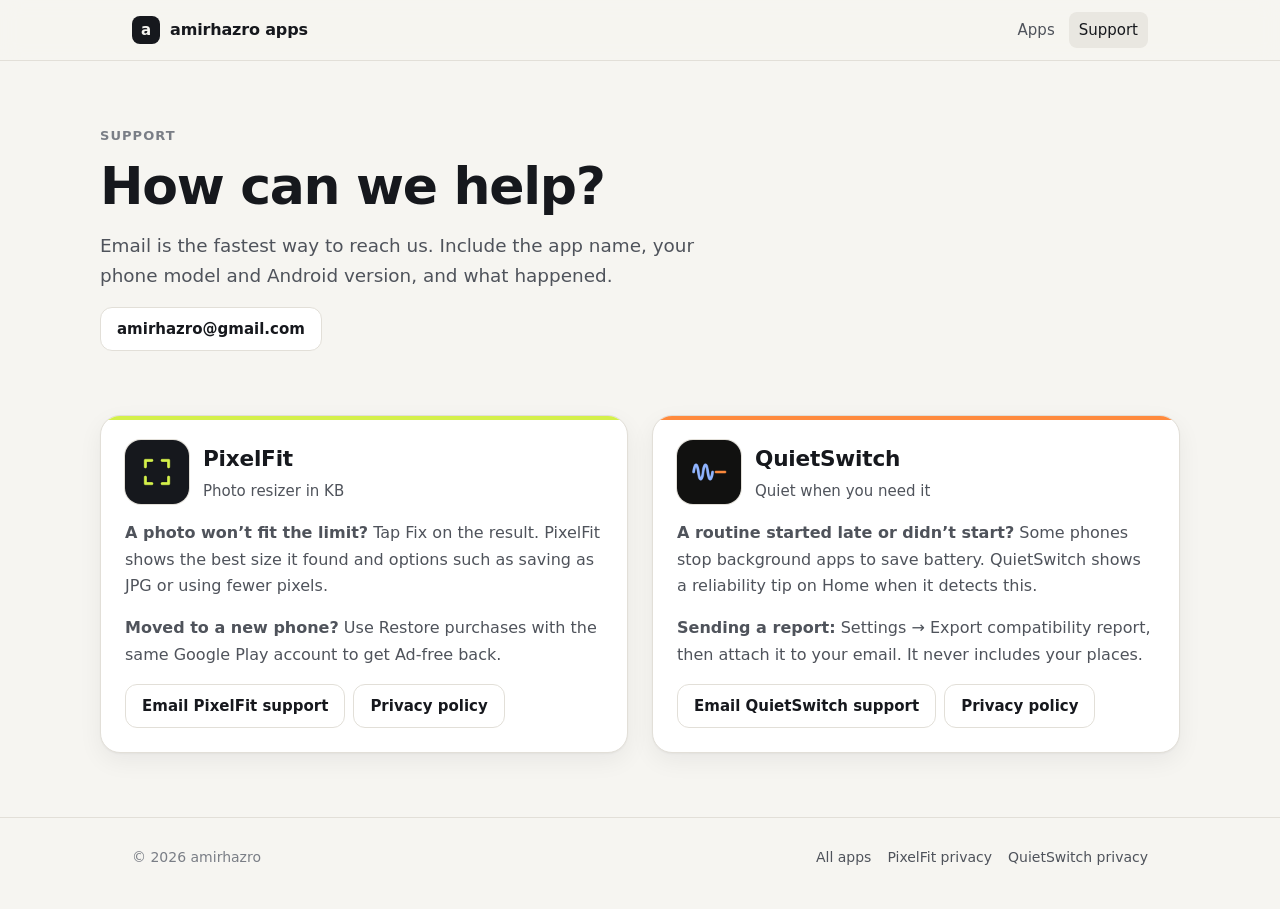
==== support/index.html @ 309eb7d8 "Redesign: app cards, policy summaries, contents sidebar and support page" ====
<!doctype html>
<html lang="en">
<head>
<meta charset="utf-8">
<meta name="viewport" content="width=device-width, initial-scale=1">
<title>Support · amirhazro apps</title>
<meta name="description" content="Get help with PixelFit and QuietSwitch.">
<link rel="stylesheet" href="/assets/site.css">
</head>
<body>
<a class="skip" href="#main">Skip to content</a>
<header class="site-header">
  <div class="wrap">
    <a class="brand" href="/"><span class="brand-mark" aria-hidden="true">a</span>amirhazro apps</a>
    <nav class="nav" aria-label="Main">
      <a href="/#apps">Apps</a>
      <a href="/support/" aria-current="page">Support</a>
    </nav>
  </div>
</header>

<main id="main">
  <section class="hero wrap">
    <p class="eyebrow">Support</p>
    <h1>How can we help?</h1>
    <p class="lede">Email is the fastest way to reach us. Include the app name, your phone model and Android version, and what happened.</p>
    <p><a class="btn" href="mailto:amirhazro@gmail.com?subject=Support">amirhazro@gmail.com</a></p>
  </section>

  <section class="wrap apps" aria-label="App help">
    <article class="app-card app-pixelfit">
      <div class="app-head">
        <img class="app-icon" src="/assets/pixelfit.png" alt="" width="64" height="64">
        <div><h2>PixelFit</h2><p>Photo resizer in KB</p></div>
      </div>
      <p><strong>A photo won’t fit the limit?</strong> Tap Fix on the result. PixelFit shows the best size it found and options such as saving as JPG or using fewer pixels.</p>
      <p><strong>Moved to a new phone?</strong> Use Restore purchases with the same Google Play account to get Ad-free back.</p>
      <div class="app-links">
        <a class="btn" href="mailto:amirhazro@gmail.com?subject=PixelFit%20support">Email PixelFit support</a>
        <a class="btn" href="/pixelfit/privacy/">Privacy policy</a>
      </div>
    </article>

    <article class="app-card app-quietswitch">
      <div class="app-head">
        <img class="app-icon" src="/assets/quietswitch.png" alt="" width="64" height="64">
        <div><h2>QuietSwitch</h2><p>Quiet when you need it</p></div>
      </div>
      <p><strong>A routine started late or didn’t start?</strong> Some phones stop background apps to save battery. QuietSwitch shows a reliability tip on Home when it detects this.</p>
      <p><strong>Sending a report:</strong> Settings → Export compatibility report, then attach it to your email. It never includes your places.</p>
      <div class="app-links">
        <a class="btn" href="mailto:amirhazro@gmail.com?subject=QuietSwitch%20support">Email QuietSwitch support</a>
        <a class="btn" href="/quietswitch/privacy/">Privacy policy</a>
      </div>
    </article>
  </section>
</main>

<footer class="site-footer">
  <div class="wrap">
    <span>© 2026 amirhazro</span>
    <nav aria-label="Footer">
      <a href="/">All apps</a>
      <a href="/pixelfit/privacy/">PixelFit privacy</a>
      <a href="/quietswitch/privacy/">QuietSwitch privacy</a>
    </nav>
  </div>
</footer>
</body>
</html>
---- assets/site.css ----
:root {
  --bg: #f6f5f1;
  --surface: #ffffff;
  --sunken: #efede7;
  --ink: #16181d;
  --ink-2: #4f535b;
  --ink-3: #7a7e86;
  --line: #e2dfd8;
  --link: #1d5bd6;
  --accent: #16181d;
  --accent-soft: #e9e7e1;
  --on-accent: #ffffff;
  --radius: 16px;
  --shadow: 0 1px 2px rgba(22, 24, 29, .04), 0 8px 24px rgba(22, 24, 29, .06);
  color-scheme: light;
}
@media (prefers-color-scheme: dark) {
  :root:not([data-theme="light"]) {
    --bg: #111215; --surface: #1a1c20; --sunken: #15171a; --ink: #eceae6; --ink-2: #b4b6bb;
    --ink-3: #8b8e94; --line: #2a2d32; --link: #8ab4f8; --accent-soft: #23262b;
    --shadow: none; color-scheme: dark;
  }
}
:root[data-theme="dark"] {
  --bg: #111215; --surface: #1a1c20; --sunken: #15171a; --ink: #eceae6; --ink-2: #b4b6bb;
  --ink-3: #8b8e94; --line: #2a2d32; --link: #8ab4f8; --accent-soft: #23262b;
  --shadow: none; color-scheme: dark;
}
/* Per-app accents. */
.app-pixelfit { --accent: #d4f04a; --on-accent: #16181d; --accent-soft: #eef6d0; }
.app-quietswitch { --accent: #ff8a3d; --on-accent: #16181d; --accent-soft: #ffeadb; }
@media (prefers-color-scheme: dark) {
  :root:not([data-theme="light"]) .app-pixelfit { --accent-soft: #2a3112; }
  :root:not([data-theme="light"]) .app-quietswitch { --accent-soft: #3a2616; }
}

*, *::before, *::after { box-sizing: border-box; }
html { -webkit-text-size-adjust: 100%; scroll-behavior: smooth; scroll-padding-top: 80px; }
body {
  margin: 0; background: var(--bg); color: var(--ink);
  font: 16px/1.65 ui-sans-serif, system-ui, -apple-system, "Segoe UI", Roboto, "Helvetica Neue", Arial, sans-serif;
  -webkit-font-smoothing: antialiased;
}
a { color: var(--link); text-underline-offset: 2px; }
a:hover { text-decoration-thickness: 2px; }
:focus-visible { outline: 3px solid var(--link); outline-offset: 2px; border-radius: 6px; }
img { display: block; max-width: 100%; }
.wrap { max-width: 1080px; margin: 0 auto; padding: 0 16px; }
@media (min-width: 720px) { .wrap { padding: 0 32px; } }
.skip { position: absolute; left: -9999px; }
.skip:focus { left: 16px; top: 12px; background: var(--surface); padding: 8px 12px; z-index: 10; }

/* Header */
.site-header {
  position: sticky; top: 0; z-index: 5; background: color-mix(in srgb, var(--bg) 88%, transparent);
  backdrop-filter: saturate(1.4) blur(10px); -webkit-backdrop-filter: saturate(1.4) blur(10px);
  border-bottom: 1px solid var(--line);
}
.site-header .wrap { display: flex; align-items: center; justify-content: space-between; height: 60px; gap: 16px; }
.brand { display: flex; align-items: center; gap: 10px; font-weight: 700; color: var(--ink); text-decoration: none; letter-spacing: -.01em; }
.brand-mark {
  width: 28px; height: 28px; border-radius: 8px; background: var(--ink); color: var(--bg);
  display: grid; place-items: center; font-size: 15px; font-weight: 800;
}
.nav { display: flex; gap: 4px; }
.nav a { color: var(--ink-2); text-decoration: none; font-size: 15px; padding: 6px 10px; border-radius: 8px; }
.nav a:hover, .nav a[aria-current="page"] { color: var(--ink); background: var(--accent-soft); }

/* Home */
.hero { padding: 64px 0 40px; }
.eyebrow { font-size: 13px; font-weight: 600; letter-spacing: .08em; text-transform: uppercase; color: var(--ink-3); margin: 0 0 12px; }
.hero h1 { font-size: clamp(2rem, 5.5vw, 3.25rem); line-height: 1.08; letter-spacing: -.025em; margin: 0 0 16px; max-width: 16ch; }
.lede { font-size: 1.15rem; color: var(--ink-2); max-width: 56ch; margin: 0; }
.values { display: flex; flex-wrap: wrap; gap: 8px; margin: 24px 0 0; padding: 0; list-style: none; }
.values li { font-size: 14px; color: var(--ink-2); background: var(--surface); border: 1px solid var(--line); border-radius: 999px; padding: 6px 12px; }
.apps { display: grid; gap: 16px; padding: 8px 0 64px; }
@media (min-width: 760px) { .apps { grid-template-columns: 1fr 1fr; gap: 24px; } }
.app-card {
  background: var(--surface); border: 1px solid var(--line); border-radius: 20px; padding: 24px;
  box-shadow: var(--shadow); display: flex; flex-direction: column; gap: 16px; position: relative; overflow: hidden;
}
.app-card::before { content: ""; position: absolute; inset: 0 0 auto 0; height: 4px; background: var(--accent); }
.app-head { display: flex; align-items: center; gap: 14px; }
.app-icon { width: 64px; height: 64px; border-radius: 16px; flex-shrink: 0; box-shadow: 0 0 0 1px var(--line); }
.app-head h2 { margin: 0; font-size: 1.35rem; letter-spacing: -.01em; }
.app-head p { margin: 2px 0 0; color: var(--ink-2); font-size: 15px; }
.app-card > p { margin: 0; color: var(--ink-2); }
.chips { display: flex; flex-wrap: wrap; gap: 6px; margin: 0; padding: 0; list-style: none; }
.chips li { font-size: 13px; font-weight: 600; background: var(--accent-soft); color: var(--ink); border-radius: 999px; padding: 4px 10px; }
.app-links { display: flex; flex-wrap: wrap; gap: 8px; margin-top: auto; }
.btn {
  display: inline-flex; align-items: center; gap: 8px; min-height: 44px; padding: 0 16px; border-radius: 12px;
  font-size: 15px; font-weight: 600; text-decoration: none; border: 1px solid var(--line); color: var(--ink); background: var(--surface);
}
.btn:hover { background: var(--sunken); }
.btn-soon { color: var(--ink-3); background: var(--sunken); border-style: dashed; cursor: default; }

/* Policy */
.doc-hero { padding: 48px 0 32px; border-bottom: 1px solid var(--line); background: linear-gradient(180deg, var(--accent-soft), transparent 85%); }
.doc-hero .app-head { margin-bottom: 20px; }
.doc-hero h1 { font-size: clamp(1.9rem, 4.5vw, 2.75rem); line-height: 1.12; letter-spacing: -.02em; margin: 0 0 10px; }
.meta { display: flex; flex-wrap: wrap; gap: 6px 18px; color: var(--ink-2); font-size: 14px; margin: 0; padding: 0; list-style: none; }
.meta strong { color: var(--ink); font-weight: 600; }
.glance { display: grid; gap: 12px; margin: 32px 0 0; padding: 0; list-style: none; }
@media (min-width: 640px) { .glance { grid-template-columns: 1fr 1fr; } }
@media (min-width: 980px) { .glance { grid-template-columns: repeat(4, 1fr); } }
.glance li { background: var(--surface); border: 1px solid var(--line); border-radius: var(--radius); padding: 16px; }
.glance .ico { width: 36px; height: 36px; border-radius: 10px; background: var(--accent); color: var(--on-accent); display: grid; place-items: center; margin-bottom: 10px; }
.glance .ico svg { width: 20px; height: 20px; }
.glance strong { display: block; font-size: 15px; margin-bottom: 2px; }
.glance span { font-size: 14px; color: var(--ink-2); line-height: 1.5; }

.doc { display: grid; gap: 32px; padding: 40px 0 72px; }
@media (min-width: 960px) { .doc { grid-template-columns: 240px minmax(0, 1fr); gap: 56px; } }
.toc { font-size: 14px; }
@media (min-width: 960px) { .toc { position: sticky; top: 84px; align-self: start; } }
.toc p { font-weight: 700; margin: 0 0 8px; font-size: 13px; letter-spacing: .06em; text-transform: uppercase; color: var(--ink-3); }
.toc ol { margin: 0; padding: 0; list-style: none; counter-reset: toc; display: grid; gap: 2px; }
.toc a { display: flex; gap: 10px; color: var(--ink-2); text-decoration: none; padding: 6px 10px; border-radius: 8px; border-left: 2px solid transparent; }
.toc a::before { counter-increment: toc; content: counter(toc, decimal-leading-zero); color: var(--ink-3); font-variant-numeric: tabular-nums; }
.toc a:hover { background: var(--accent-soft); color: var(--ink); }
@media (max-width: 959px) {
  .toc { background: var(--surface); border: 1px solid var(--line); border-radius: var(--radius); padding: 16px; }
  .toc ol { grid-template-columns: 1fr; }
}
@media (min-width: 520px) and (max-width: 959px) {
  .toc ol { grid-template-columns: 1fr 1fr; column-gap: 8px; }
}
.prose { max-width: 70ch; counter-reset: sec; }
.prose section { padding-top: 8px; margin-bottom: 36px; }
.prose h2 { font-size: 1.35rem; letter-spacing: -.01em; margin: 0 0 12px; display: flex; gap: 12px; align-items: baseline; }
.prose h2::before { counter-increment: sec; content: counter(sec, decimal-leading-zero); font-size: .85rem; color: var(--ink-3); font-variant-numeric: tabular-nums; }
.prose h3 { font-size: 1.05rem; margin: 20px 0 6px; }
.prose p, .prose li { color: var(--ink-2); }
.prose strong { color: var(--ink); }
.prose ul { padding-left: 20px; }
.prose li { margin: 6px 0; }
.callout { background: var(--accent-soft); border-radius: var(--radius); padding: 16px 18px; margin: 16px 0; color: var(--ink); }
.callout p { color: var(--ink); margin: 0; }
.table-wrap { overflow-x: auto; border: 1px solid var(--line); border-radius: var(--radius); background: var(--surface); margin: 16px 0; }
table { width: 100%; border-collapse: collapse; font-size: 14.5px; min-width: 560px; }
th, td { text-align: left; vertical-align: top; padding: 12px 14px; border-bottom: 1px solid var(--line); }
th { font-size: 12.5px; letter-spacing: .05em; text-transform: uppercase; color: var(--ink-3); background: var(--sunken); font-weight: 600; }
tr:last-child td { border-bottom: 0; }
td:first-child { color: var(--ink); font-weight: 600; }
td { color: var(--ink-2); }
.contact-card { background: var(--surface); border: 1px solid var(--line); border-radius: 20px; padding: 24px; box-shadow: var(--shadow); }
.contact-card h2::before { content: none; }
.contact-card .btn { background: var(--ink); color: var(--bg); border-color: var(--ink); }

/* Footer */
.site-footer { border-top: 1px solid var(--line); padding: 28px 0 40px; color: var(--ink-3); font-size: 14px; }
.site-footer .wrap { display: flex; flex-wrap: wrap; gap: 12px 24px; justify-content: space-between; }
.site-footer nav { display: flex; flex-wrap: wrap; gap: 16px; }
.site-footer a { color: var(--ink-2); text-decoration: none; }
.site-footer a:hover { color: var(--ink); text-decoration: underline; }

@media print {
  .site-header, .toc, .site-footer, .glance { display: none; }
  body { background: #fff; }
  .doc { display: block; padding: 0; }
}
@media (prefers-reduced-motion: reduce) { html { scroll-behavior: auto; } }
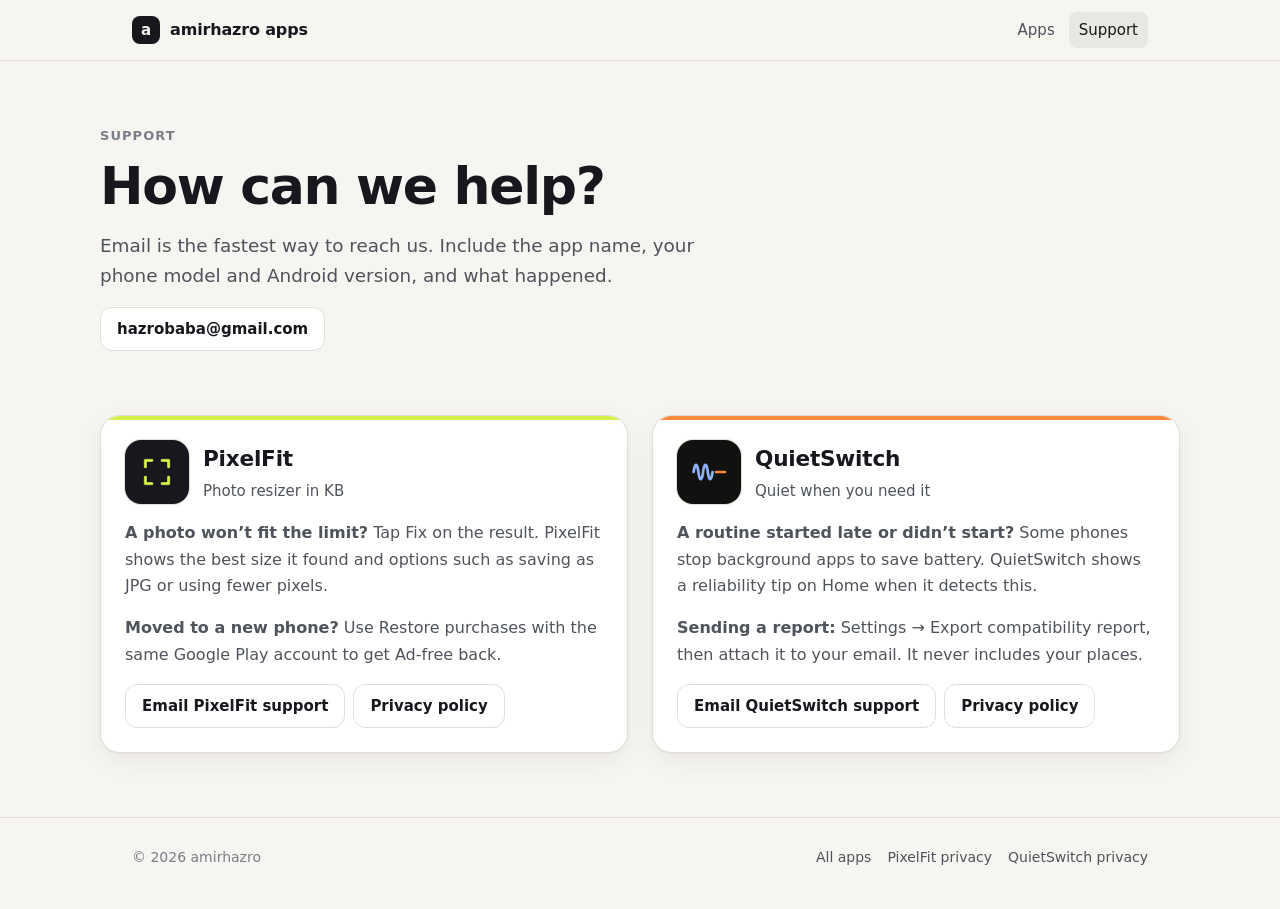
==== commit c08a0d93: "Use the account's Gmail for support and privacy contact" ====
--- a/support/index.html
+++ b/support/index.html
@@ -24,7 +24,7 @@
     <p class="eyebrow">Support</p>
     <h1>How can we help?</h1>
     <p class="lede">Email is the fastest way to reach us. Include the app name, your phone model and Android version, and what happened.</p>
-    <p><a class="btn" href="mailto:amirhazro@gmail.com?subject=Support">amirhazro@gmail.com</a></p>
+    <p><a class="btn" href="mailto:hazrobaba@gmail.com?subject=Support">hazrobaba@gmail.com</a></p>
   </section>
 
   <section class="wrap apps" aria-label="App help">
@@ -36,7 +36,7 @@
       <p><strong>A photo won’t fit the limit?</strong> Tap Fix on the result. PixelFit shows the best size it found and options such as saving as JPG or using fewer pixels.</p>
       <p><strong>Moved to a new phone?</strong> Use Restore purchases with the same Google Play account to get Ad-free back.</p>
       <div class="app-links">
-        <a class="btn" href="mailto:amirhazro@gmail.com?subject=PixelFit%20support">Email PixelFit support</a>
+        <a class="btn" href="mailto:hazrobaba@gmail.com?subject=PixelFit%20support">Email PixelFit support</a>
         <a class="btn" href="/pixelfit/privacy/">Privacy policy</a>
       </div>
     </article>
@@ -49,7 +49,7 @@
       <p><strong>A routine started late or didn’t start?</strong> Some phones stop background apps to save battery. QuietSwitch shows a reliability tip on Home when it detects this.</p>
       <p><strong>Sending a report:</strong> Settings → Export compatibility report, then attach it to your email. It never includes your places.</p>
       <div class="app-links">
-        <a class="btn" href="mailto:amirhazro@gmail.com?subject=QuietSwitch%20support">Email QuietSwitch support</a>
+        <a class="btn" href="mailto:hazrobaba@gmail.com?subject=QuietSwitch%20support">Email QuietSwitch support</a>
         <a class="btn" href="/quietswitch/privacy/">Privacy policy</a>
       </div>
     </article>
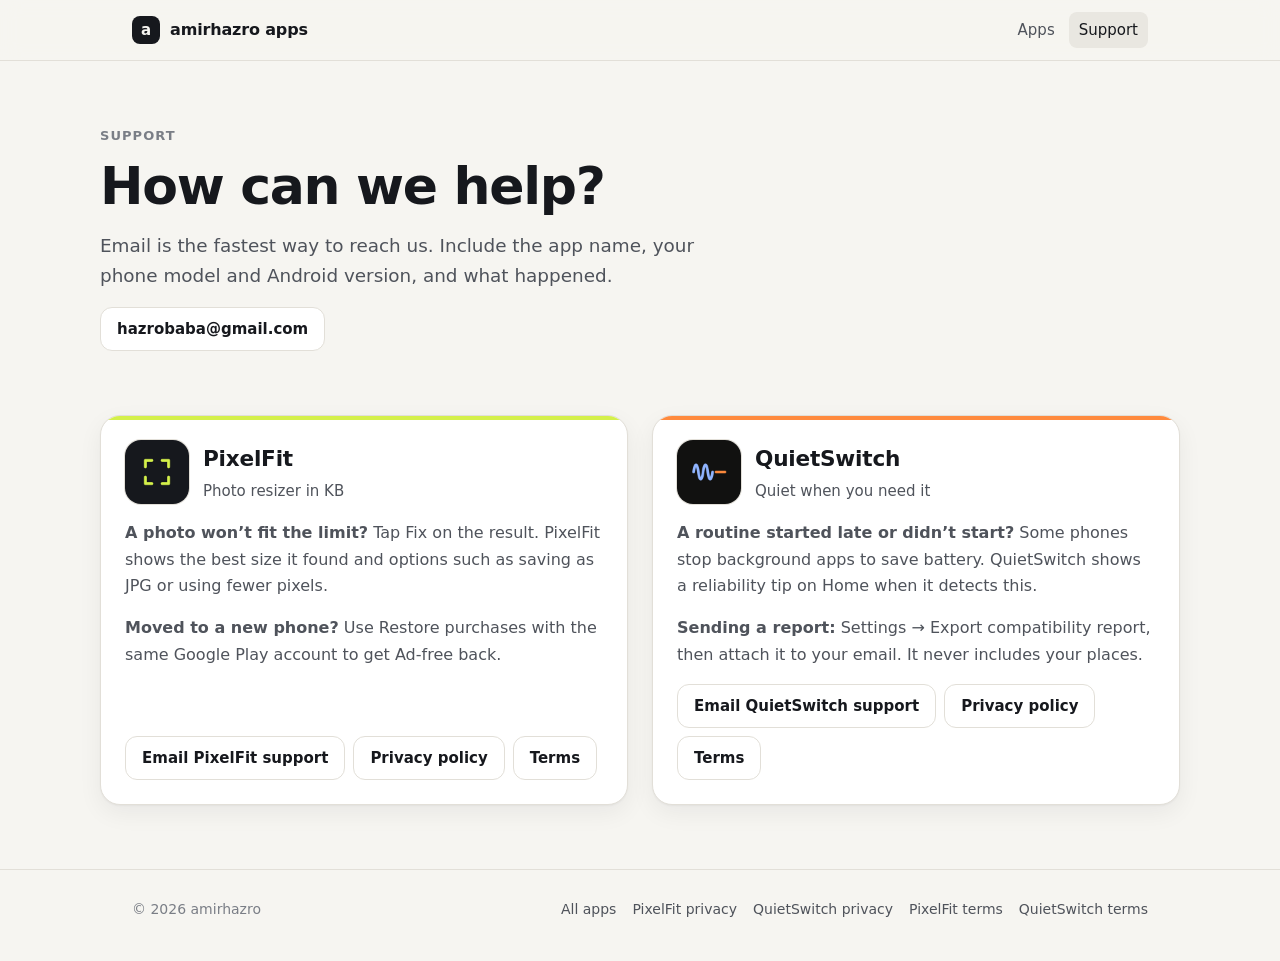
==== commit 6a292be1: "Add Terms of Service for PixelFit and QuietSwitch; fix phone side margins" ====
--- a/support/index.html
+++ b/support/index.html
@@ -5,7 +5,7 @@
 <meta name="viewport" content="width=device-width, initial-scale=1">
 <title>Support · amirhazro apps</title>
 <meta name="description" content="Get help with PixelFit and QuietSwitch.">
-<link rel="stylesheet" href="/assets/site.css">
+<link rel="stylesheet" href="/assets/site.css?v=2">
 </head>
 <body>
 <a class="skip" href="#main">Skip to content</a>
@@ -38,6 +38,7 @@
       <div class="app-links">
         <a class="btn" href="mailto:hazrobaba@gmail.com?subject=PixelFit%20support">Email PixelFit support</a>
         <a class="btn" href="/pixelfit/privacy/">Privacy policy</a>
+        <a class="btn" href="/pixelfit/terms/">Terms</a>
       </div>
     </article>
 
@@ -51,6 +52,7 @@
       <div class="app-links">
         <a class="btn" href="mailto:hazrobaba@gmail.com?subject=QuietSwitch%20support">Email QuietSwitch support</a>
         <a class="btn" href="/quietswitch/privacy/">Privacy policy</a>
+        <a class="btn" href="/quietswitch/terms/">Terms</a>
       </div>
     </article>
   </section>
@@ -63,6 +65,8 @@
       <a href="/">All apps</a>
       <a href="/pixelfit/privacy/">PixelFit privacy</a>
       <a href="/quietswitch/privacy/">QuietSwitch privacy</a>
+      <a href="/pixelfit/terms/">PixelFit terms</a>
+      <a href="/quietswitch/terms/">QuietSwitch terms</a>
     </nav>
   </div>
 </footer>
--- a/assets/site.css
+++ b/assets/site.css
@@ -110,7 +110,7 @@
 .glance strong { display: block; font-size: 15px; margin-bottom: 2px; }
 .glance span { font-size: 14px; color: var(--ink-2); line-height: 1.5; }
 
-.doc { display: grid; gap: 32px; padding: 40px 0 72px; }
+.doc { display: grid; gap: 32px; padding-top: 40px; padding-bottom: 72px; }
 @media (min-width: 960px) { .doc { grid-template-columns: 240px minmax(0, 1fr); gap: 56px; } }
 .toc { font-size: 14px; }
 @media (min-width: 960px) { .toc { position: sticky; top: 84px; align-self: start; } }
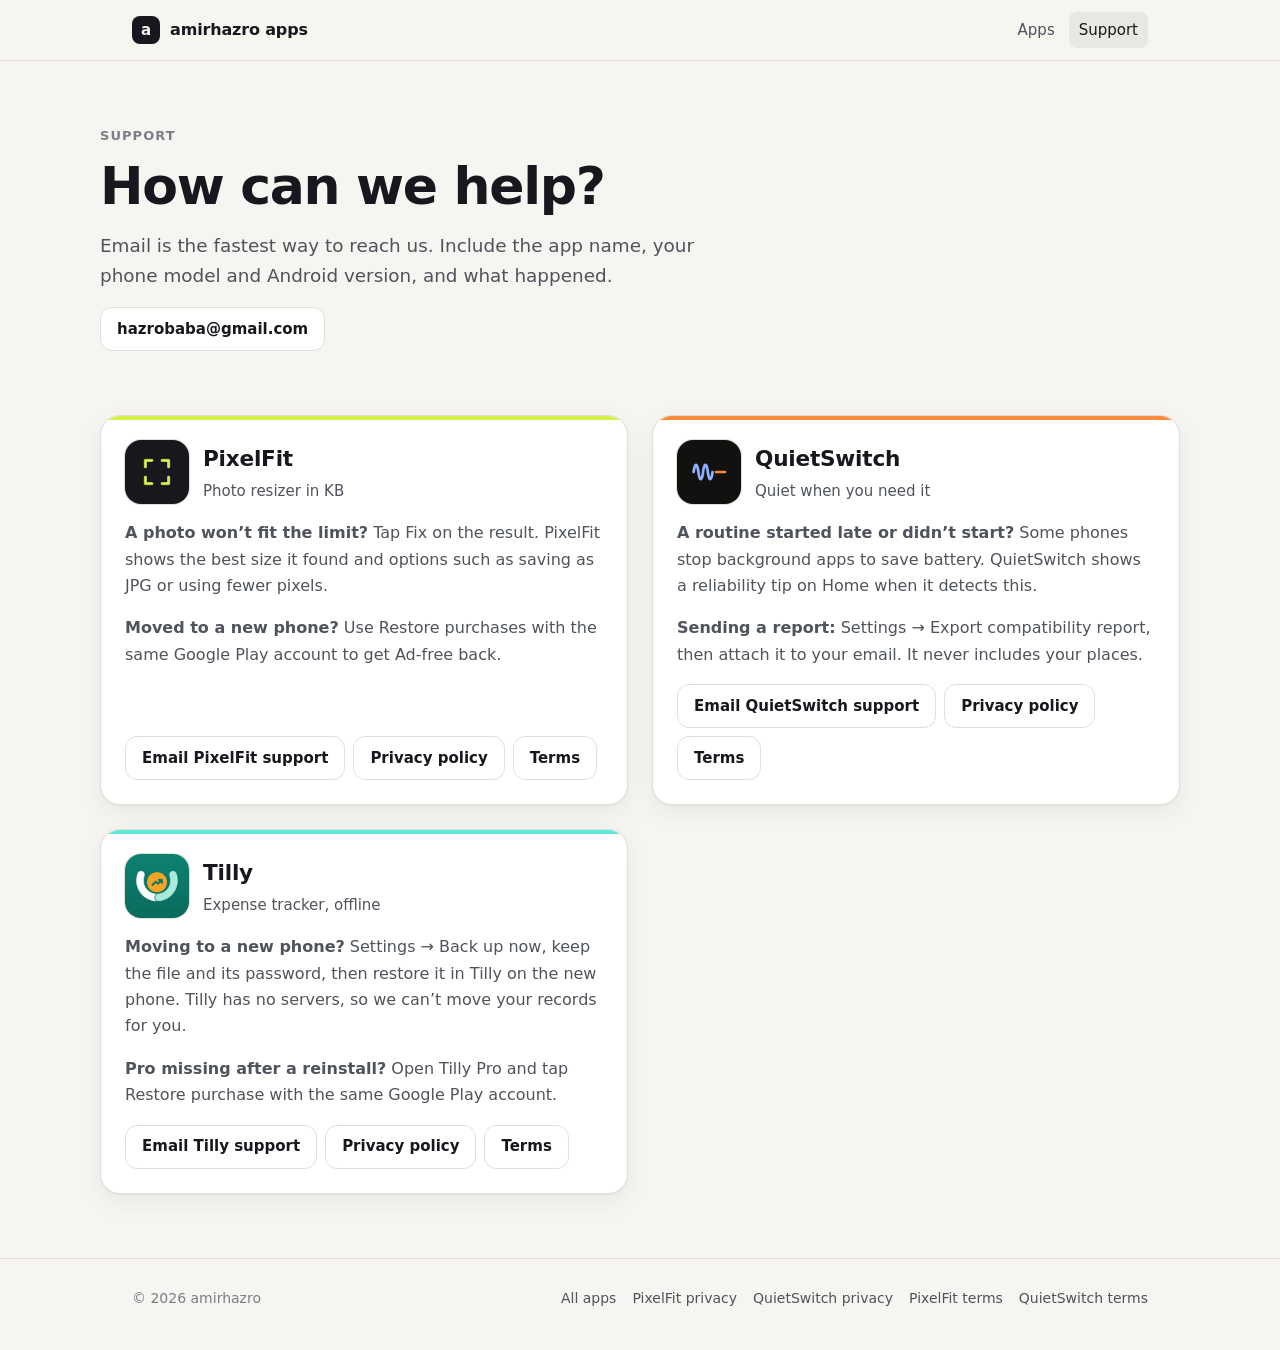
==== commit 61920b2a: "Add Tilly privacy policy, terms and support" ====
--- a/support/index.html
+++ b/support/index.html
@@ -55,6 +55,20 @@
         <a class="btn" href="/quietswitch/terms/">Terms</a>
       </div>
     </article>
+
+    <article class="app-card app-tilly">
+      <div class="app-head">
+        <img class="app-icon" src="/assets/tilly.png" alt="" width="64" height="64">
+        <div><h2>Tilly</h2><p>Expense tracker, offline</p></div>
+      </div>
+      <p><strong>Moving to a new phone?</strong> Settings → Back up now, keep the file and its password, then restore it in Tilly on the new phone. Tilly has no servers, so we can’t move your records for you.</p>
+      <p><strong>Pro missing after a reinstall?</strong> Open Tilly Pro and tap Restore purchase with the same Google Play account.</p>
+      <div class="app-links">
+        <a class="btn" href="mailto:hazrobaba@gmail.com?subject=Tilly%20support">Email Tilly support</a>
+        <a class="btn" href="/tilly/privacy/">Privacy policy</a>
+        <a class="btn" href="/tilly/terms/">Terms</a>
+      </div>
+    </article>
   </section>
 </main>
 
--- a/assets/site.css
+++ b/assets/site.css
@@ -29,9 +29,11 @@
 /* Per-app accents. */
 .app-pixelfit { --accent: #d4f04a; --on-accent: #16181d; --accent-soft: #eef6d0; }
 .app-quietswitch { --accent: #ff8a3d; --on-accent: #16181d; --accent-soft: #ffeadb; }
+.app-tilly { --accent: #5eead4; --on-accent: #053b34; --accent-soft: #dcf5ef; }
 @media (prefers-color-scheme: dark) {
   :root:not([data-theme="light"]) .app-pixelfit { --accent-soft: #2a3112; }
   :root:not([data-theme="light"]) .app-quietswitch { --accent-soft: #3a2616; }
+  :root:not([data-theme="light"]) .app-tilly { --accent-soft: #10302b; }
 }
 
 *, *::before, *::after { box-sizing: border-box; }
